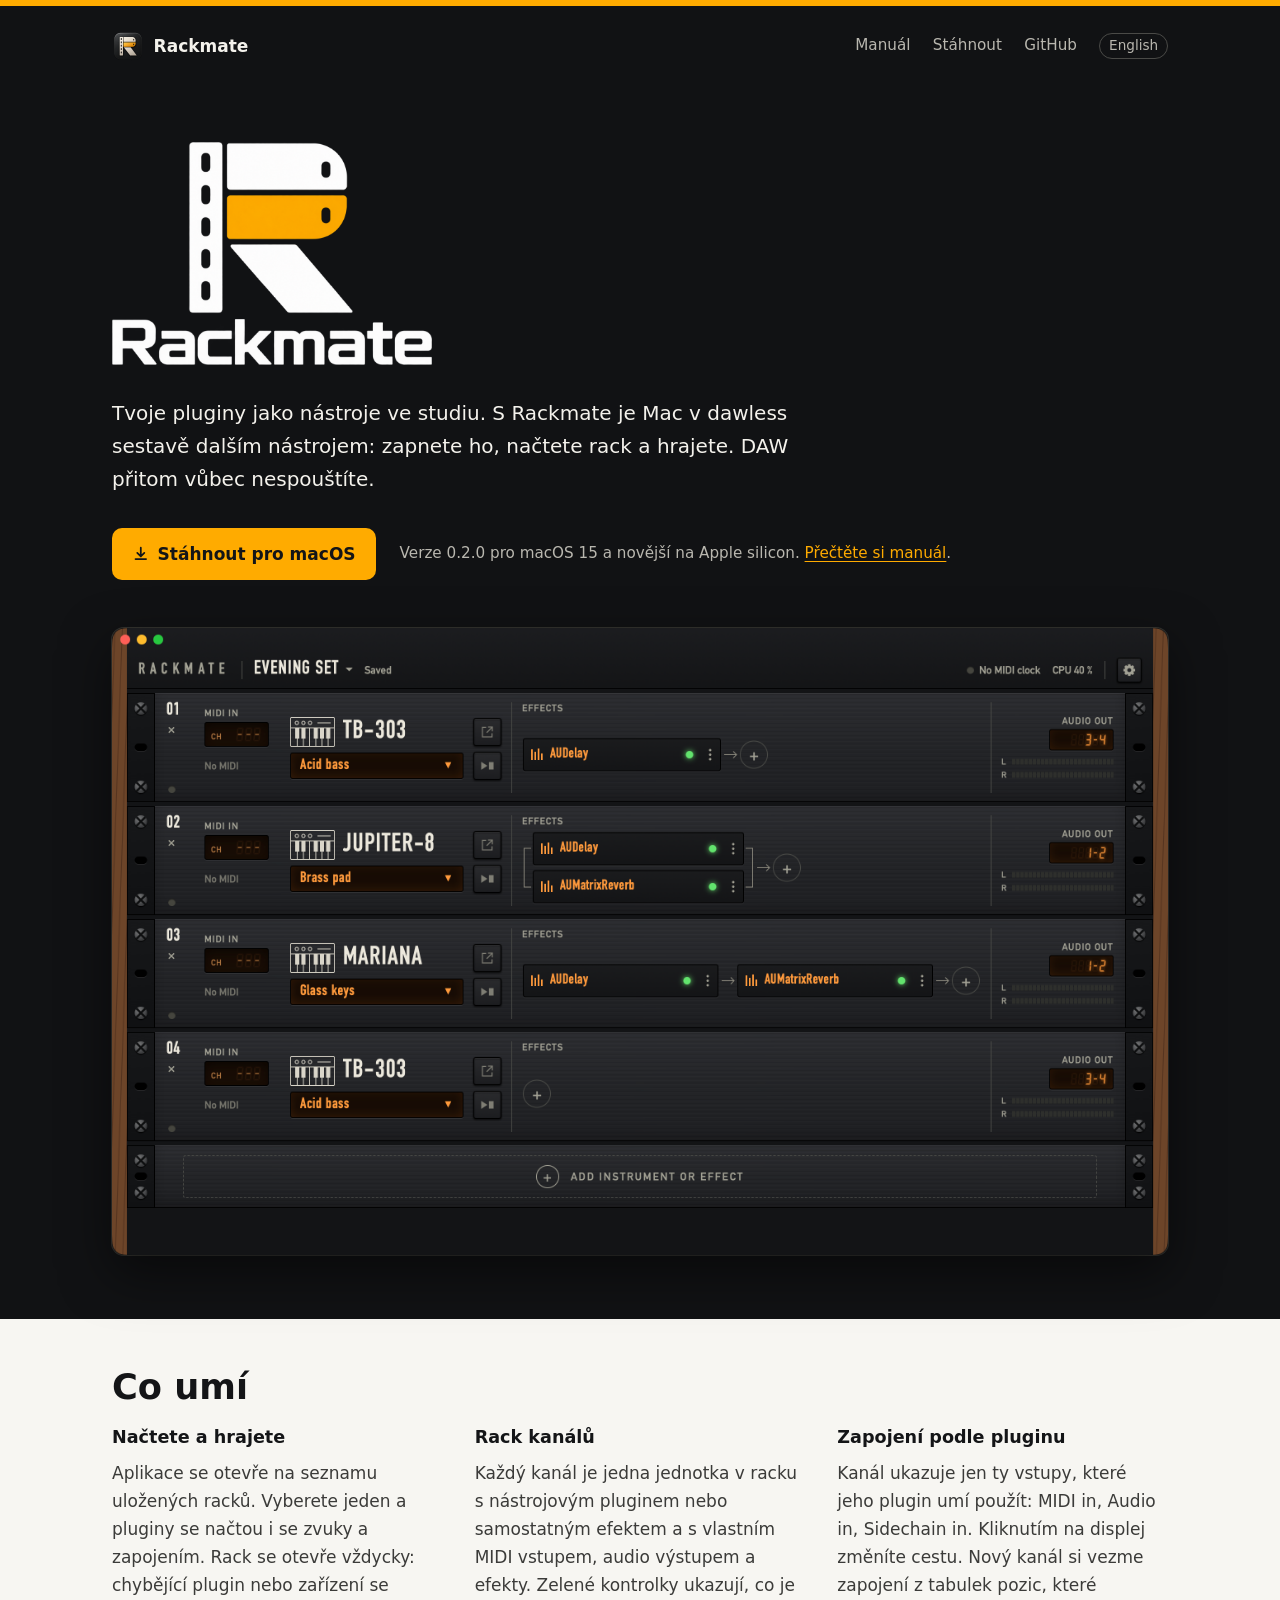
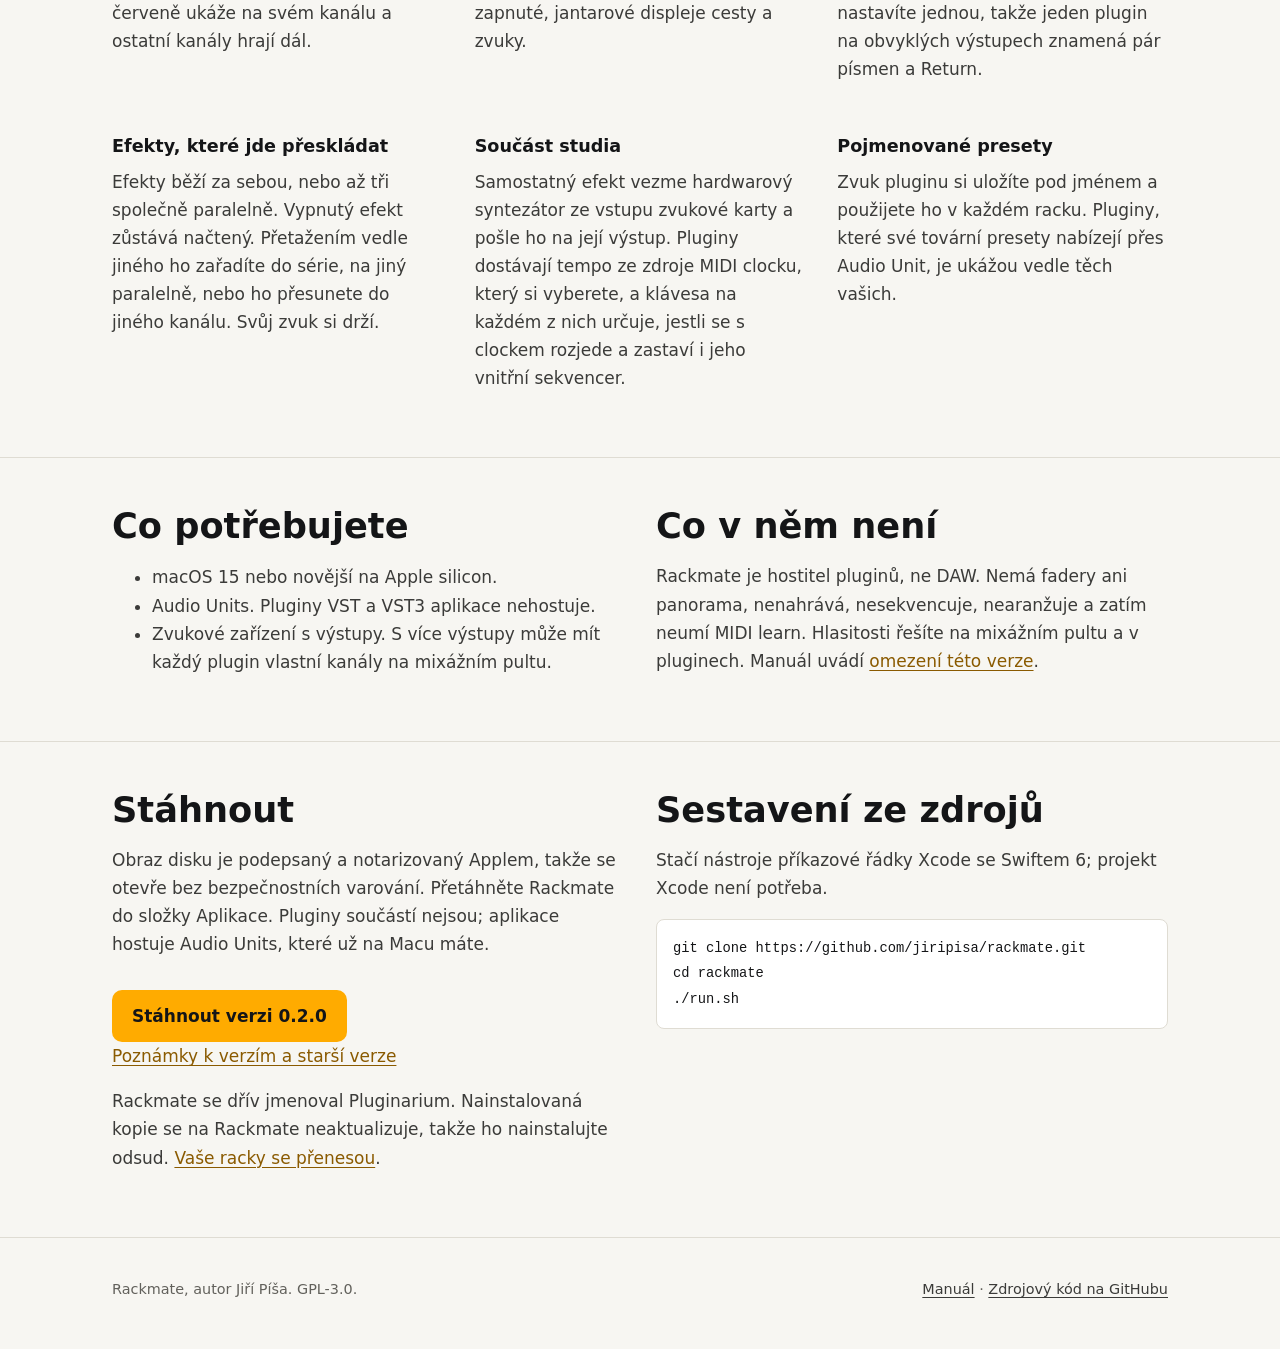
==== docs/cs/index.html @ 797b1157 "docs: add the Rackmate website and manual New brand, palette, home page and manual in English and Cz" ====
<!doctype html>
<html lang="cs">
<head>
<meta charset="utf-8">
<meta name="viewport" content="width=device-width, initial-scale=1">
<title>Rackmate pro macOS</title>
<meta name="description" content="Tvoje pluginy jako nástroje ve studiu. Rackmate hostuje Audio Units na Macu v dawless studiu, bez spouštění DAW.">
<meta property="og:title" content="Rackmate">
<meta property="og:description" content="Tvoje pluginy jako nástroje ve studiu.">
<meta property="og:image" content="https://jiripisa.github.io/rackmate/assets/rackmate-window.png">
<meta property="og:type" content="website">
<link rel="alternate" hreflang="en" href="https://jiripisa.github.io/rackmate/">
<link rel="alternate" hreflang="cs" href="https://jiripisa.github.io/rackmate/cs/">
<link rel="alternate" hreflang="x-default" href="https://jiripisa.github.io/rackmate/">
<link rel="icon" href="../assets/icon.png">
<link rel="stylesheet" href="../assets/site.css">
</head>
<body>

<div class="band" id="top">
  <header class="wrap masthead">
    <a class="brand" href="#top"><img src="../assets/icon.png" alt="" width="32" height="32">Rackmate</a>
    <nav aria-label="Stránka">
      <a href="manual.html">Manuál</a>
      <a href="#get">Stáhnout</a>
      <a href="https://github.com/jiripisa/rackmate">GitHub</a>
      <a class="lang" href="../" hreflang="en" lang="en">English</a>
    </nav>
  </header>
</div>

<main>
  <div class="band">
    <div class="wrap hero">
      <h1><img src="../assets/logo-light.png" alt="Rackmate" width="900" height="627"></h1>
      <p class="lede">Tvoje pluginy jako nástroje ve studiu. S Rackmate je Mac v dawless
      sestavě dalším nástrojem: zapnete ho, načtete rack a hrajete. DAW přitom vůbec
      nespouštíte.</p>
      <div class="actions">
        <a class="button" href="https://github.com/jiripisa/rackmate/releases/download/v0.2.0/Rackmate-0.2.0.dmg">
          <svg viewBox="0 0 20 20" fill="none" stroke="currentColor" stroke-width="2" aria-hidden="true"><path d="M10 3v10m0 0-4-4m4 4 4-4M4 16h12" stroke-linecap="round" stroke-linejoin="round"/></svg>
          Stáhnout pro macOS
        </a>
        <span class="meta">Verze 0.2.0 pro macOS 15 a novější na Apple silicon. <a href="manual.html">Přečtěte si manuál</a>.</span>
      </div>
      <figure class="shot">
        <img src="../assets/rackmate-window.png" alt="Rack v aplikaci Rackmate se čtyřmi nástrojovými kanály jako rackovými jednotkami, jejich efekty a audio výstupy" width="1400">
      </figure>
    </div>
  </div>

  <section id="features">
    <div class="wrap">
      <h2>Co umí</h2>
      <div class="grid">
        <div>
          <h3>Načtete a hrajete</h3>
          <p>Aplikace se otevře na seznamu uložených racků. Vyberete jeden a pluginy se
          načtou i se zvuky a zapojením. Rack se otevře vždycky: chybějící plugin nebo
          zařízení se červeně ukáže na svém kanálu a ostatní kanály hrají dál.</p>
        </div>
        <div>
          <h3>Rack kanálů</h3>
          <p>Každý kanál je jedna jednotka v racku s nástrojovým pluginem nebo samostatným
          efektem a s vlastním MIDI vstupem, audio výstupem a efekty. Zelené kontrolky ukazují,
          co je zapnuté, jantarové displeje cesty a zvuky.</p>
        </div>
        <div>
          <h3>Zapojení podle pluginu</h3>
          <p>Kanál ukazuje jen ty vstupy, které jeho plugin umí použít: MIDI in, Audio in,
          Sidechain in. Kliknutím na displej změníte cestu. Nový kanál si vezme zapojení z tabulek
          pozic, které nastavíte jednou, takže jeden plugin na obvyklých výstupech znamená pár
          písmen a Return.</p>
        </div>
        <div>
          <h3>Efekty, které jde přeskládat</h3>
          <p>Efekty běží za sebou, nebo až tři společně paralelně. Vypnutý efekt zůstává
          načtený. Přetažením vedle jiného ho zařadíte do série, na jiný paralelně, nebo ho
          přesunete do jiného kanálu. Svůj zvuk si drží.</p>
        </div>
        <div>
          <h3>Součást studia</h3>
          <p>Samostatný efekt vezme hardwarový syntezátor ze vstupu zvukové karty a pošle ho na
          její výstup. Pluginy dostávají tempo ze zdroje MIDI clocku, který si vyberete, a klávesa
          na každém z nich určuje, jestli se s clockem rozjede a zastaví i jeho vnitřní
          sekvencer.</p>
        </div>
        <div>
          <h3>Pojmenované presety</h3>
          <p>Zvuk pluginu si uložíte pod jménem a použijete ho v každém racku. Pluginy,
          které své tovární presety nabízejí přes Audio Unit, je ukážou vedle těch vašich.</p>
        </div>
      </div>
    </div>
  </section>

  <section id="needs">
    <div class="wrap grid">
      <div>
        <h2>Co potřebujete</h2>
        <ul>
          <li>macOS 15 nebo novější na Apple silicon.</li>
          <li>Audio Units. Pluginy VST a VST3 aplikace nehostuje.</li>
          <li>Zvukové zařízení s výstupy. S více výstupy může mít každý plugin vlastní kanály
          na mixážním pultu.</li>
        </ul>
      </div>
      <div>
        <h2>Co v něm není</h2>
        <p>Rackmate je hostitel pluginů, ne DAW. Nemá fadery ani panorama, nenahrává,
        nesekvencuje, nearanžuje a zatím neumí MIDI learn. Hlasitosti řešíte na mixážním pultu
        a v pluginech. Manuál uvádí <a href="manual.html#limits">omezení této verze</a>.</p>
      </div>
    </div>
  </section>

  <section id="get">
    <div class="wrap grid">
      <div>
        <h2>Stáhnout</h2>
        <p>Obraz disku je podepsaný a notarizovaný Applem, takže se otevře bez
        bezpečnostních varování. Přetáhněte Rackmate do složky Aplikace. Pluginy součástí
        nejsou; aplikace hostuje Audio Units, které už na Macu máte.</p>
        <div class="actions">
          <a class="button" href="https://github.com/jiripisa/rackmate/releases/download/v0.2.0/Rackmate-0.2.0.dmg">Stáhnout verzi 0.2.0</a>
        </div>
        <p><a href="https://github.com/jiripisa/rackmate/releases">Poznámky k verzím a starší verze</a></p>
        <p>Rackmate se dřív jmenoval Pluginarium. Nainstalovaná kopie se na Rackmate neaktualizuje,
        takže ho nainstalujte odsud. <a href="manual.html#files">Vaše racky se přenesou</a>.</p>
      </div>
      <div>
        <h2>Sestavení ze zdrojů</h2>
        <p>Stačí nástroje příkazové řádky Xcode se Swiftem 6; projekt Xcode není potřeba.</p>
<pre><code>git clone https://github.com/jiripisa/rackmate.git
cd rackmate
./run.sh</code></pre>
      </div>
    </div>
  </section>
</main>

<footer>
  <div class="wrap">
    <span>Rackmate, autor Jiří Píša. GPL-3.0.</span>
    <span><a href="manual.html">Manuál</a> · <a href="https://github.com/jiripisa/rackmate">Zdrojový kód na GitHubu</a></span>
  </div>
</footer>

</body>
</html>
---- docs/assets/site.css ----
/* Shared by index.html and manual.html. Colours are tokens, taken from the
   logo: amber and black on a light page for long reading. */
:root {
  --bg: #f7f6f2;
  --panel: #ffffff;
  --line: #dfdcd3;
  --ink: #141517;
  --ink2: #3b3b39;
  --ink3: #62615c;
  /* The logo's amber is too light for text on the page. */
  --accent: #8a5a00;
  --amber: #ffab00;
  --amber-ink: #141517;
  --black: #111214;
  --on-black: #f4f2ec;
  --on-black2: #b9b7af;
  --measure: 44rem;
  --gutter: clamp(1rem, 4vw, 3rem);
  color-scheme: light;
}
* { box-sizing: border-box; }
html { -webkit-text-size-adjust: 100%; scroll-padding-top: 1.5rem; }
body {
  margin: 0;
  background: var(--bg);
  border-top: 6px solid var(--amber);
  color: var(--ink2);
  font: 1.0625rem/1.65 system-ui, -apple-system, "Segoe UI", sans-serif;
}
a { color: var(--accent); text-underline-offset: .2em; }
a:focus-visible, button:focus-visible { outline: 2px solid var(--accent); outline-offset: 3px; border-radius: 4px; }
code, kbd, pre { font-family: ui-monospace, "SF Mono", Menlo, monospace; font-size: .9em; }
code { color: var(--ink); }
b, strong { color: var(--ink); font-weight: 600; }
img { max-width: 100%; height: auto; }
.wrap { max-width: 72rem; margin: 0 auto; padding: 0 var(--gutter); }

.masthead { display: flex; align-items: center; justify-content: space-between; gap: 1rem; padding-block: 1.5rem; }
.brand { display: flex; align-items: center; gap: .6rem; color: var(--ink); text-decoration: none; font-weight: 650; }
.brand img { width: 2rem; height: 2rem; }
.brand img.logo { width: auto; height: 4.5rem; }
.masthead nav { display: flex; flex-wrap: wrap; justify-content: flex-end; gap: .4rem 1.4rem; }
.masthead nav a { color: var(--ink2); text-decoration: none; font-size: .95rem; }
.masthead nav a:hover, .masthead nav a[aria-current] { color: var(--ink); }
.masthead nav a.lang { padding: 0 .55rem; border: 1px solid var(--line); border-radius: 999px; font-size: .85rem; }

/* The dark top of the home page, where the white and amber logo goes. */
.band { background: var(--black); color: var(--on-black2); }
.band a { color: var(--amber); }
.band a:focus-visible { outline-color: var(--amber); }
.band .brand { color: var(--on-black); }
.band .masthead nav a { color: var(--on-black2); }
.band .masthead nav a:hover { color: var(--on-black); }
.band .masthead nav a.lang { border-color: #4a4a47; }

.hero { padding-block: clamp(1.5rem, 5vw, 3.5rem) 4rem; }
.hero h1 { margin: 0; line-height: 0; }
.hero h1 img { width: clamp(11rem, 28vw, 20rem); }
.lede { max-width: var(--measure); margin: 2rem 0 0; color: var(--on-black); font-size: 1.25rem; }
.actions { display: flex; flex-wrap: wrap; align-items: center; gap: 1rem 1.5rem; margin-top: 2rem; }
.button, .band a.button {
  display: inline-flex; align-items: center; gap: .5rem; padding: .75rem 1.25rem; border-radius: 10px;
  background: var(--amber); color: var(--amber-ink); font-weight: 650; text-decoration: none;
}
.button svg { width: 1.1rem; height: 1.1rem; }
.meta { font-size: .95rem; }
.shot { margin: 3rem 0 0; }
.shot img { display: block; border-radius: 12px; box-shadow: 0 18px 50px rgba(0,0,0,.5), 0 0 0 1px #33332f; }

section { padding-block: 3rem; border-top: 1px solid var(--line); }
main > section:first-of-type { border-top: 0; }
section h2 { margin: 0 0 1rem; color: var(--ink); font-size: clamp(1.6rem, 3.5vw, 2.2rem); line-height: 1.15; }
section p, section li { max-width: var(--measure); }
.grid { display: grid; grid-template-columns: repeat(auto-fit, minmax(16rem, 1fr)); gap: 2rem; }
.grid p { margin-top: 0; }
.grid h3 { margin: 0 0 .4rem; color: var(--ink); font-size: 1.1rem; }
pre { overflow-x: auto; padding: 1rem; border-radius: 8px; background: var(--panel); border: 1px solid var(--line); color: var(--ink); }

footer { padding-block: 2.5rem 3rem; color: var(--ink3); font-size: .9rem; border-top: 1px solid var(--line); }
footer .wrap { display: flex; flex-wrap: wrap; justify-content: space-between; gap: 1rem; }
footer a { color: var(--ink2); }

@media (max-width: 640px) {
  .masthead nav a:not(.lang):not(:first-child) { display: none; }
}
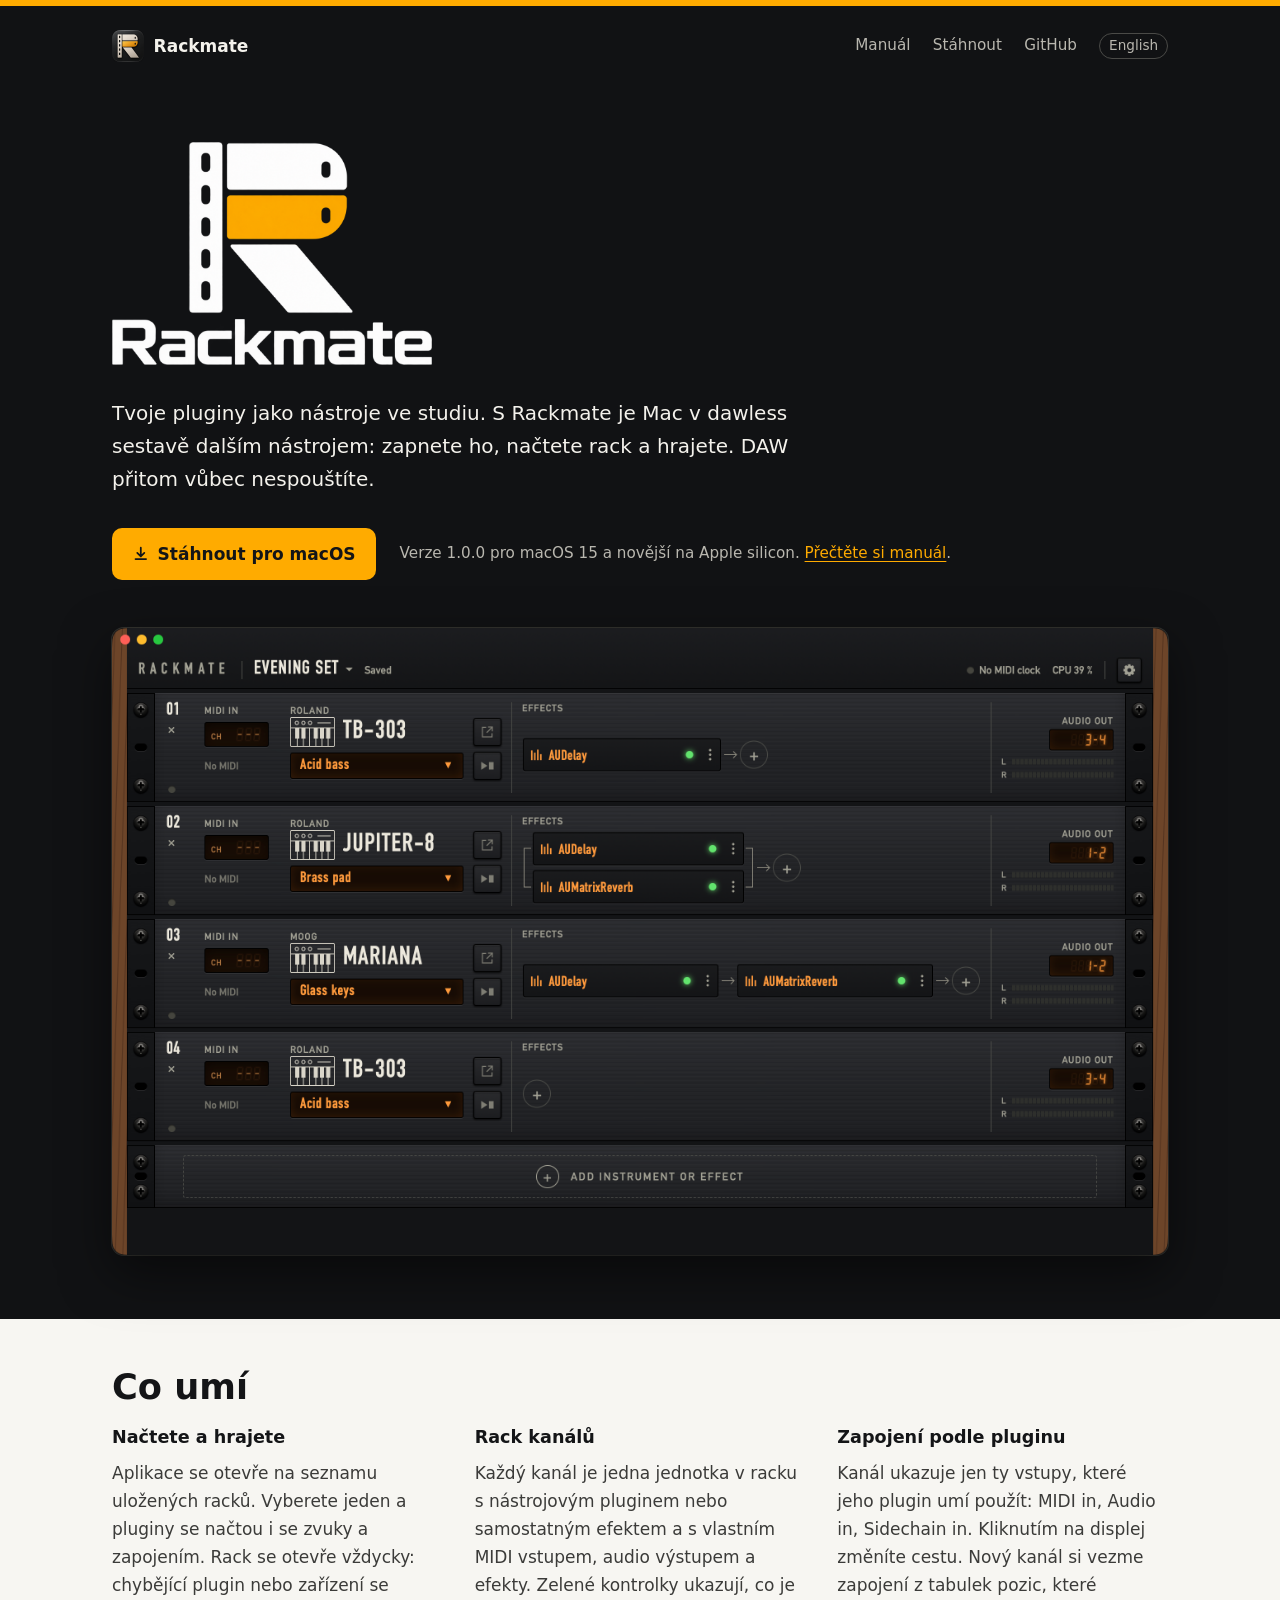
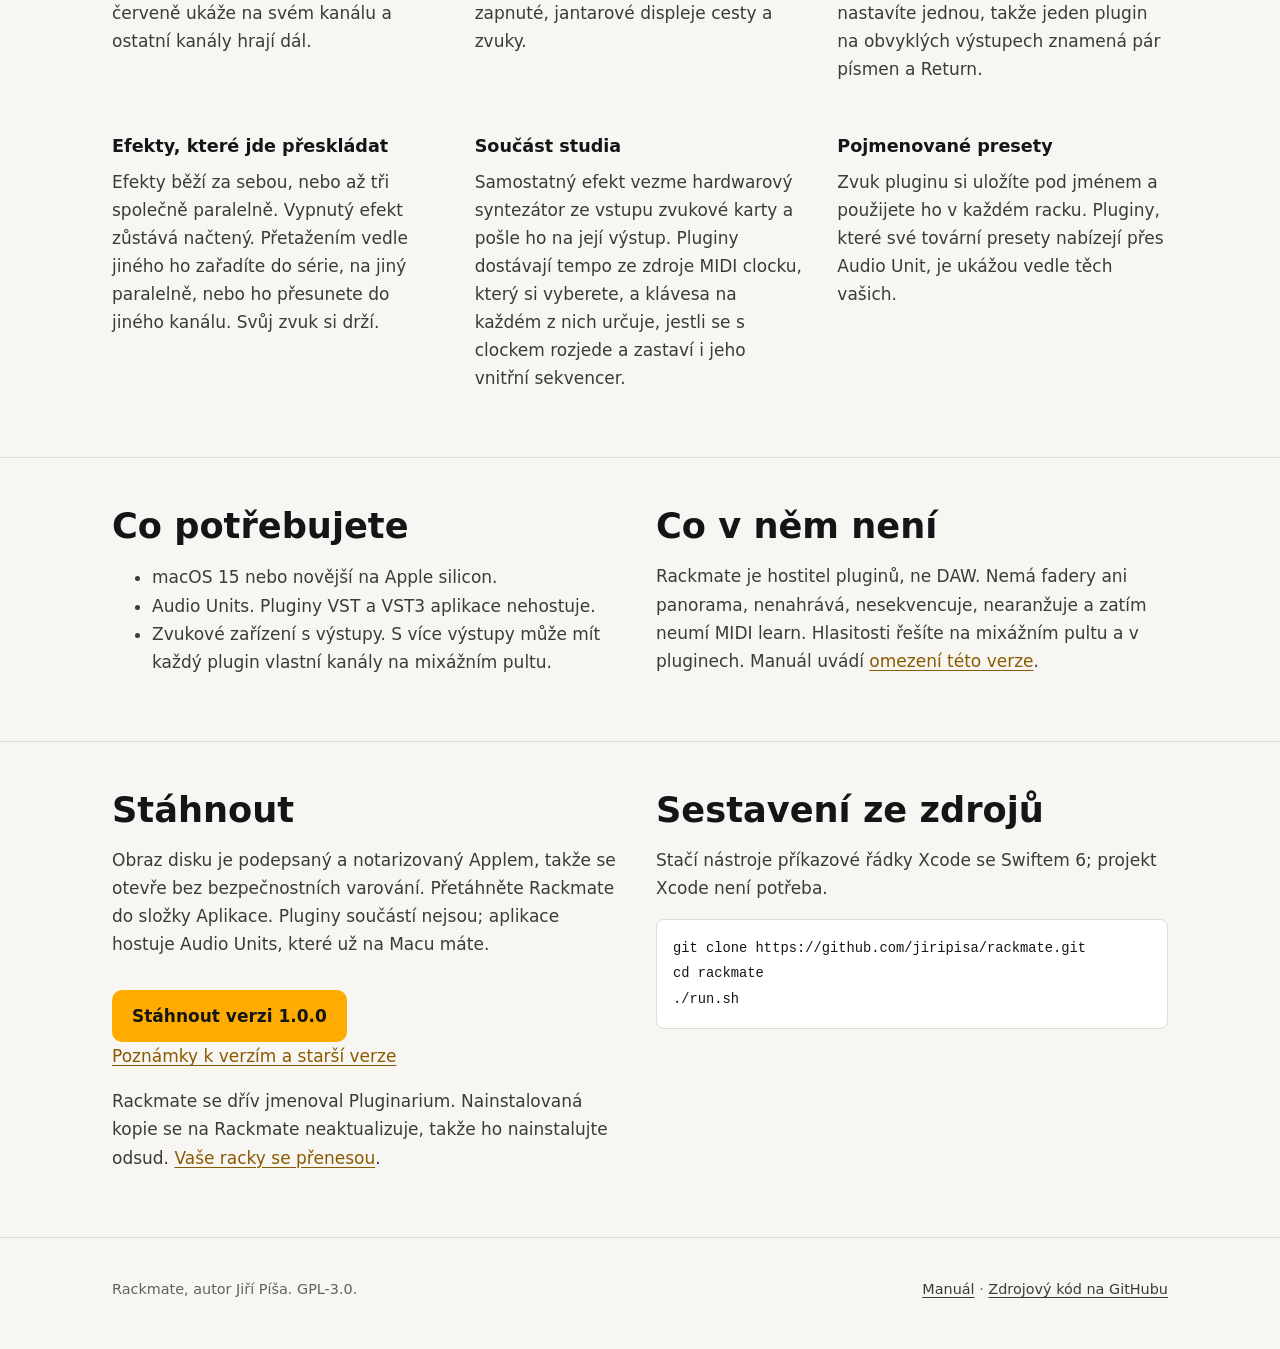
==== commit 334d83b8: "chore: merge release branch — v1.0.0 release" ====
--- a/docs/cs/index.html
+++ b/docs/cs/index.html
@@ -37,11 +37,11 @@
       sestavě dalším nástrojem: zapnete ho, načtete rack a hrajete. DAW přitom vůbec
       nespouštíte.</p>
       <div class="actions">
-        <a class="button" href="https://github.com/jiripisa/rackmate/releases/download/v0.2.0/Rackmate-0.2.0.dmg">
+        <a class="button" href="https://github.com/jiripisa/rackmate/releases/download/v1.0.0/Rackmate-1.0.0.dmg">
           <svg viewBox="0 0 20 20" fill="none" stroke="currentColor" stroke-width="2" aria-hidden="true"><path d="M10 3v10m0 0-4-4m4 4 4-4M4 16h12" stroke-linecap="round" stroke-linejoin="round"/></svg>
           Stáhnout pro macOS
         </a>
-        <span class="meta">Verze 0.2.0 pro macOS 15 a novější na Apple silicon. <a href="manual.html">Přečtěte si manuál</a>.</span>
+        <span class="meta">Verze 1.0.0 pro macOS 15 a novější na Apple silicon. <a href="manual.html">Přečtěte si manuál</a>.</span>
       </div>
       <figure class="shot">
         <img src="../assets/rackmate-window.png" alt="Rack v aplikaci Rackmate se čtyřmi nástrojovými kanály jako rackovými jednotkami, jejich efekty a audio výstupy" width="1400">
@@ -122,7 +122,7 @@
         bezpečnostních varování. Přetáhněte Rackmate do složky Aplikace. Pluginy součástí
         nejsou; aplikace hostuje Audio Units, které už na Macu máte.</p>
         <div class="actions">
-          <a class="button" href="https://github.com/jiripisa/rackmate/releases/download/v0.2.0/Rackmate-0.2.0.dmg">Stáhnout verzi 0.2.0</a>
+          <a class="button" href="https://github.com/jiripisa/rackmate/releases/download/v1.0.0/Rackmate-1.0.0.dmg">Stáhnout verzi 1.0.0</a>
         </div>
         <p><a href="https://github.com/jiripisa/rackmate/releases">Poznámky k verzím a starší verze</a></p>
         <p>Rackmate se dřív jmenoval Pluginarium. Nainstalovaná kopie se na Rackmate neaktualizuje,
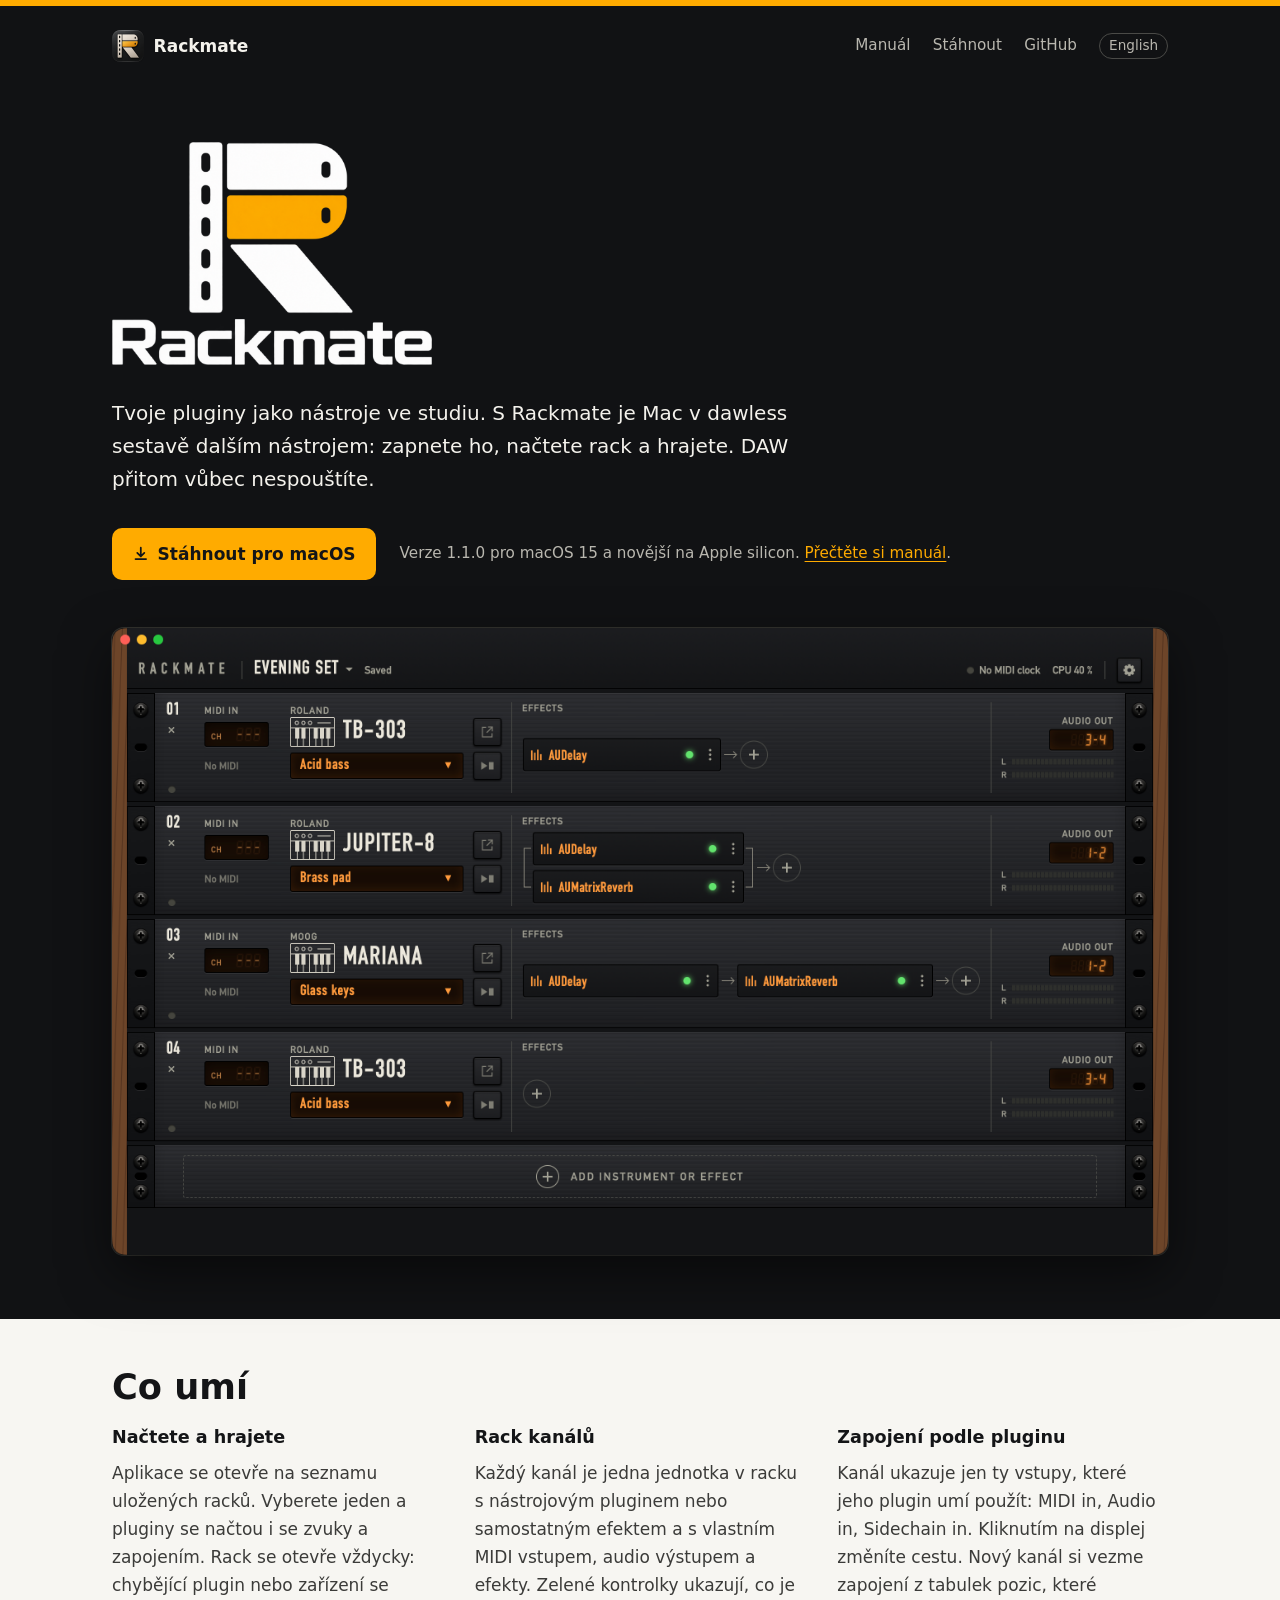
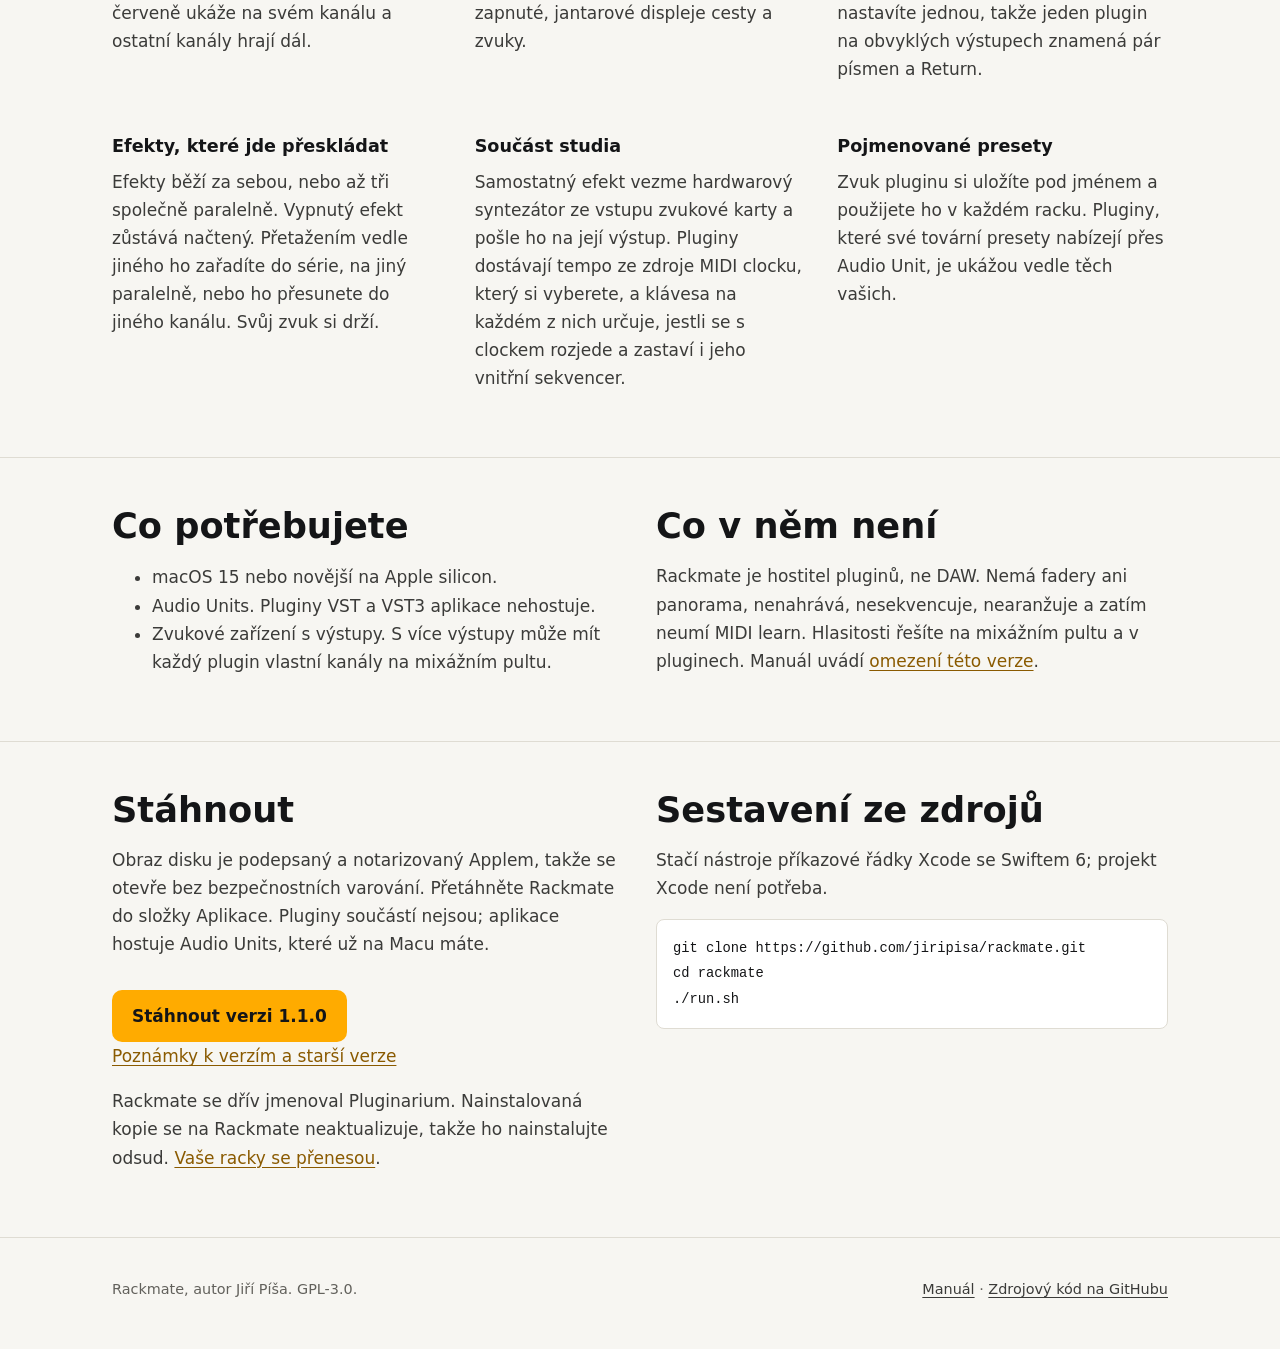
==== commit b0f6f9ad: "chore: merge release branch — v1.1.0 release" ====
--- a/docs/cs/index.html
+++ b/docs/cs/index.html
@@ -37,11 +37,11 @@
       sestavě dalším nástrojem: zapnete ho, načtete rack a hrajete. DAW přitom vůbec
       nespouštíte.</p>
       <div class="actions">
-        <a class="button" href="https://github.com/jiripisa/rackmate/releases/download/v1.0.0/Rackmate-1.0.0.dmg">
+        <a class="button" href="https://github.com/jiripisa/rackmate/releases/download/v1.1.0/Rackmate-1.1.0.dmg">
           <svg viewBox="0 0 20 20" fill="none" stroke="currentColor" stroke-width="2" aria-hidden="true"><path d="M10 3v10m0 0-4-4m4 4 4-4M4 16h12" stroke-linecap="round" stroke-linejoin="round"/></svg>
           Stáhnout pro macOS
         </a>
-        <span class="meta">Verze 1.0.0 pro macOS 15 a novější na Apple silicon. <a href="manual.html">Přečtěte si manuál</a>.</span>
+        <span class="meta">Verze 1.1.0 pro macOS 15 a novější na Apple silicon. <a href="manual.html">Přečtěte si manuál</a>.</span>
       </div>
       <figure class="shot">
         <img src="../assets/rackmate-window.png" alt="Rack v aplikaci Rackmate se čtyřmi nástrojovými kanály jako rackovými jednotkami, jejich efekty a audio výstupy" width="1400">
@@ -122,7 +122,7 @@
         bezpečnostních varování. Přetáhněte Rackmate do složky Aplikace. Pluginy součástí
         nejsou; aplikace hostuje Audio Units, které už na Macu máte.</p>
         <div class="actions">
-          <a class="button" href="https://github.com/jiripisa/rackmate/releases/download/v1.0.0/Rackmate-1.0.0.dmg">Stáhnout verzi 1.0.0</a>
+          <a class="button" href="https://github.com/jiripisa/rackmate/releases/download/v1.1.0/Rackmate-1.1.0.dmg">Stáhnout verzi 1.1.0</a>
         </div>
         <p><a href="https://github.com/jiripisa/rackmate/releases">Poznámky k verzím a starší verze</a></p>
         <p>Rackmate se dřív jmenoval Pluginarium. Nainstalovaná kopie se na Rackmate neaktualizuje,
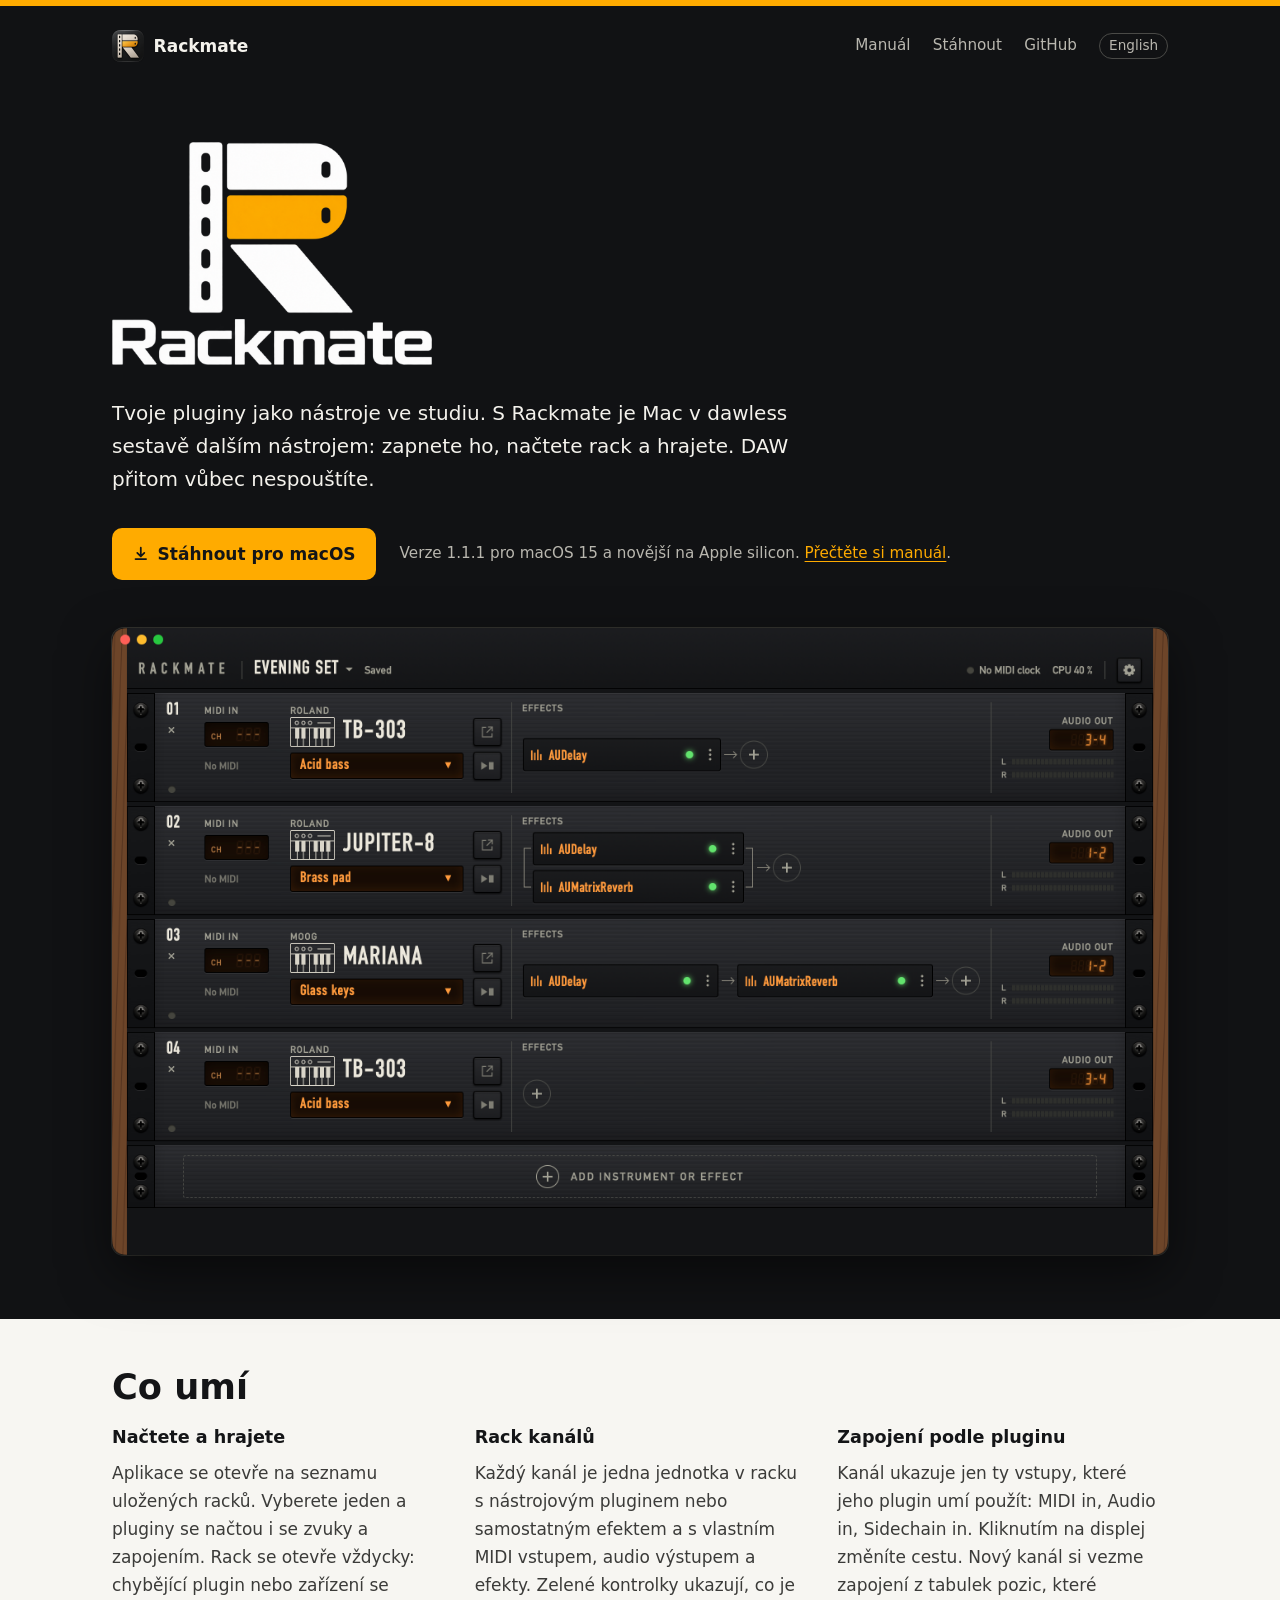
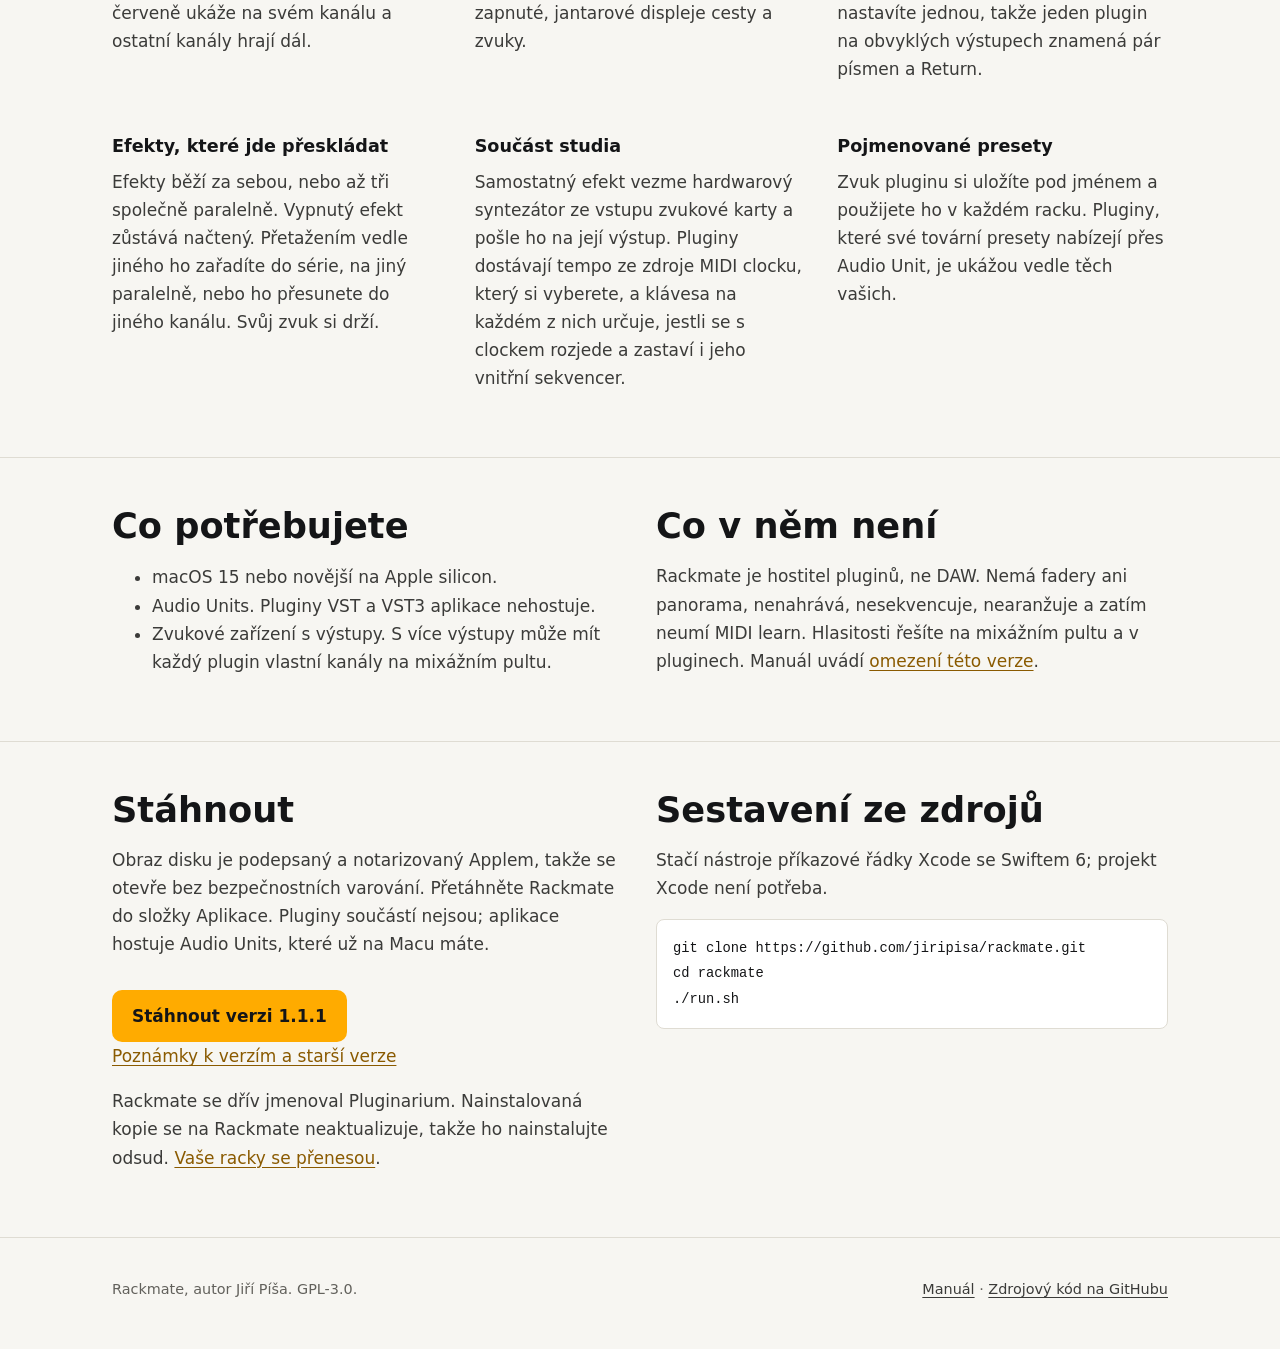
==== commit ba9adfd3: "chore: merge release branch — v1.1.1 release" ====
--- a/docs/cs/index.html
+++ b/docs/cs/index.html
@@ -37,11 +37,11 @@
       sestavě dalším nástrojem: zapnete ho, načtete rack a hrajete. DAW přitom vůbec
       nespouštíte.</p>
       <div class="actions">
-        <a class="button" href="https://github.com/jiripisa/rackmate/releases/download/v1.1.0/Rackmate-1.1.0.dmg">
+        <a class="button" href="https://github.com/jiripisa/rackmate/releases/download/v1.1.1/Rackmate-1.1.1.dmg">
           <svg viewBox="0 0 20 20" fill="none" stroke="currentColor" stroke-width="2" aria-hidden="true"><path d="M10 3v10m0 0-4-4m4 4 4-4M4 16h12" stroke-linecap="round" stroke-linejoin="round"/></svg>
           Stáhnout pro macOS
         </a>
-        <span class="meta">Verze 1.1.0 pro macOS 15 a novější na Apple silicon. <a href="manual.html">Přečtěte si manuál</a>.</span>
+        <span class="meta">Verze 1.1.1 pro macOS 15 a novější na Apple silicon. <a href="manual.html">Přečtěte si manuál</a>.</span>
       </div>
       <figure class="shot">
         <img src="../assets/rackmate-window.png" alt="Rack v aplikaci Rackmate se čtyřmi nástrojovými kanály jako rackovými jednotkami, jejich efekty a audio výstupy" width="1400">
@@ -122,7 +122,7 @@
         bezpečnostních varování. Přetáhněte Rackmate do složky Aplikace. Pluginy součástí
         nejsou; aplikace hostuje Audio Units, které už na Macu máte.</p>
         <div class="actions">
-          <a class="button" href="https://github.com/jiripisa/rackmate/releases/download/v1.1.0/Rackmate-1.1.0.dmg">Stáhnout verzi 1.1.0</a>
+          <a class="button" href="https://github.com/jiripisa/rackmate/releases/download/v1.1.1/Rackmate-1.1.1.dmg">Stáhnout verzi 1.1.1</a>
         </div>
         <p><a href="https://github.com/jiripisa/rackmate/releases">Poznámky k verzím a starší verze</a></p>
         <p>Rackmate se dřív jmenoval Pluginarium. Nainstalovaná kopie se na Rackmate neaktualizuje,
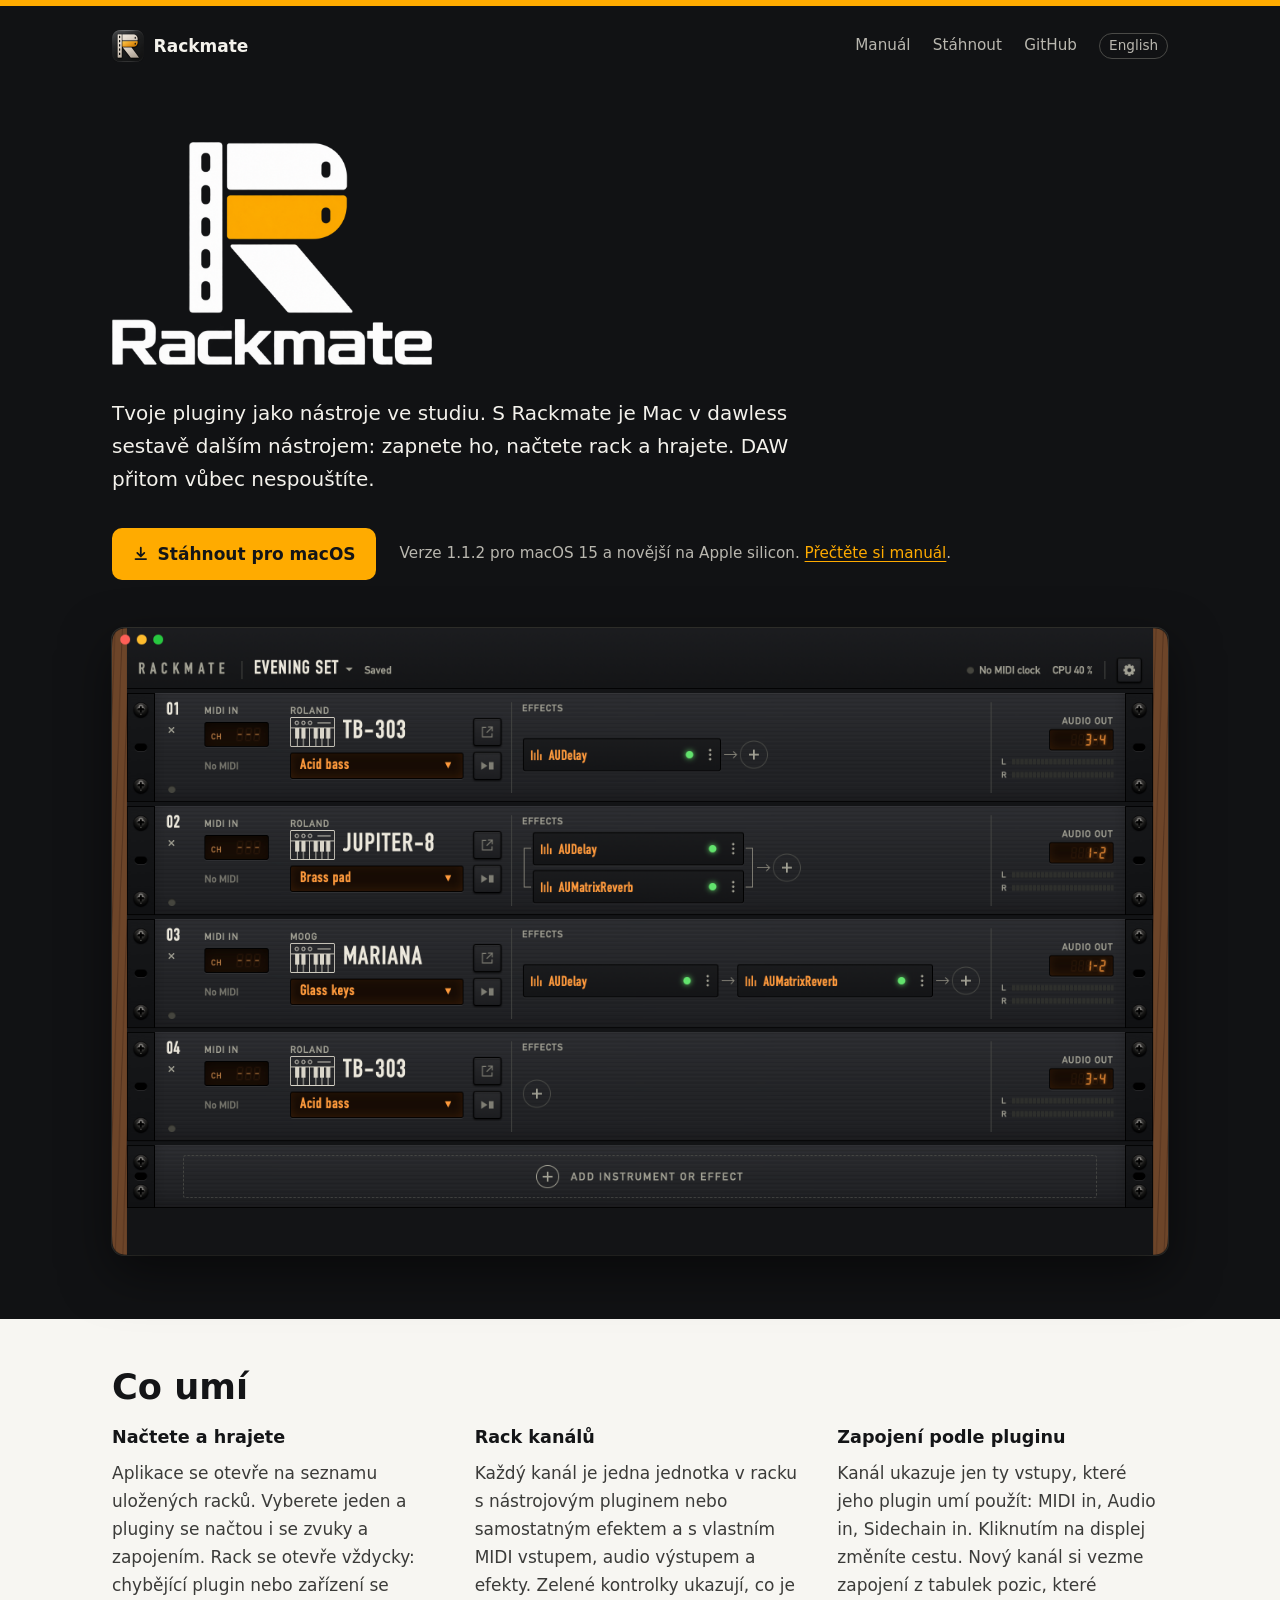
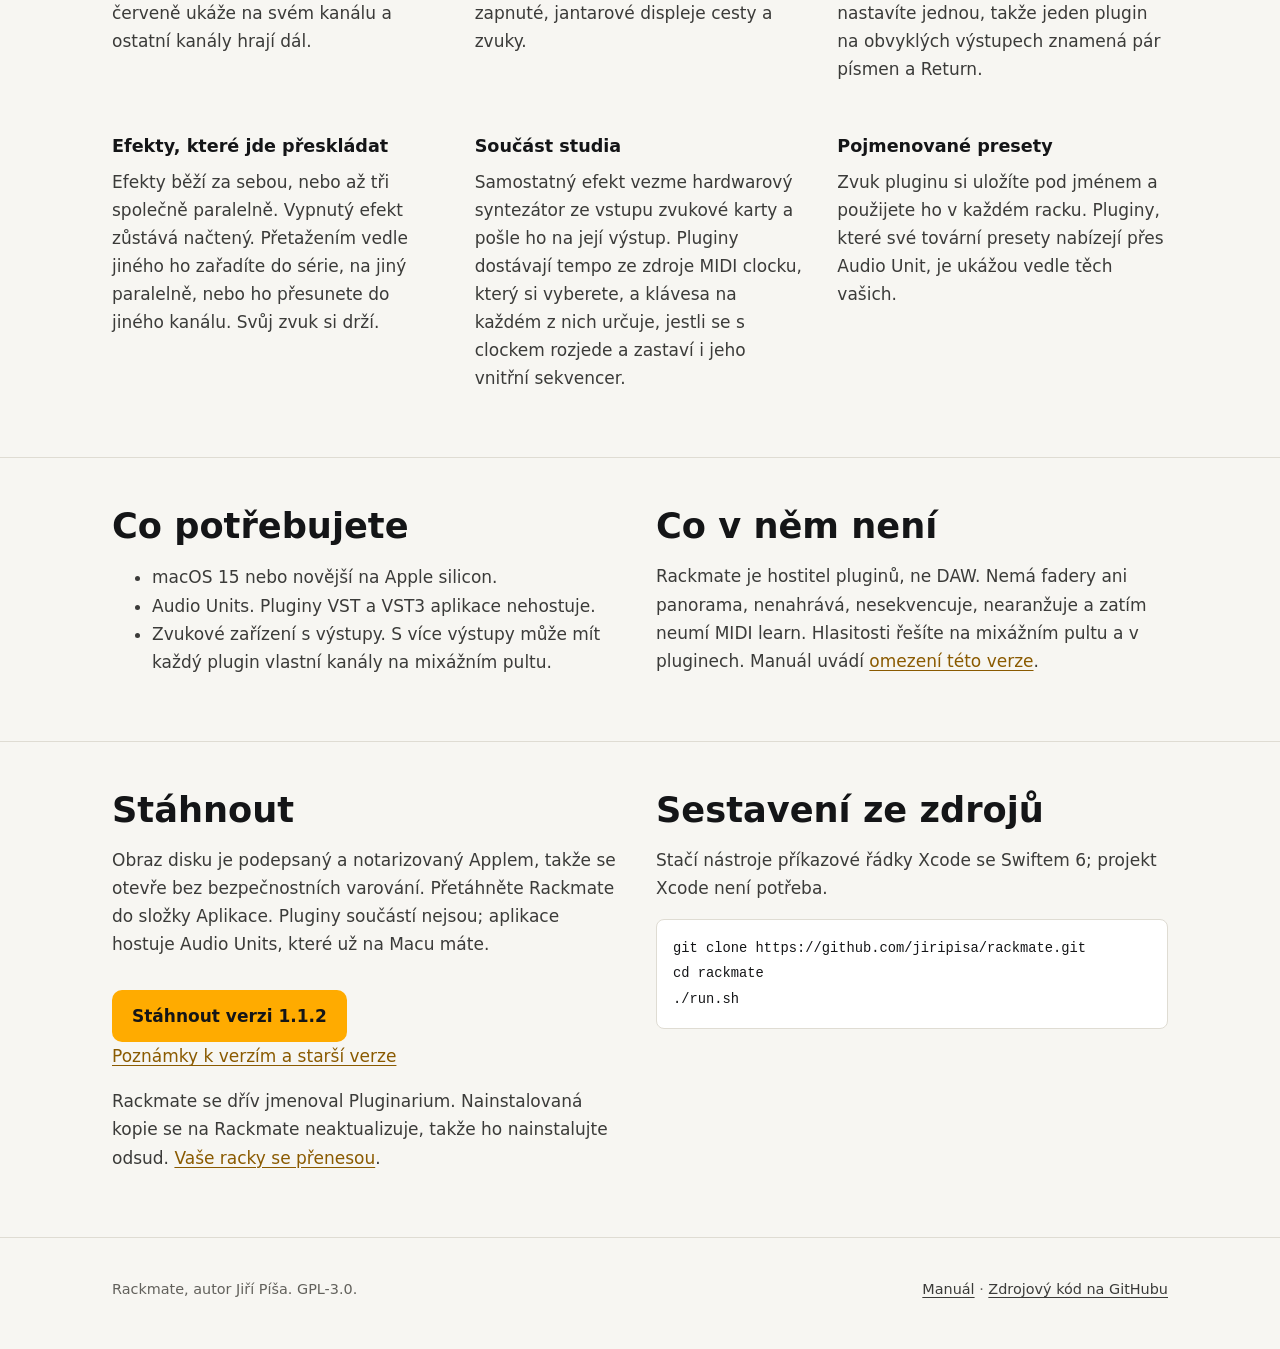
==== commit a2b9c459: "chore: merge release branch — v1.1.2 release" ====
--- a/docs/cs/index.html
+++ b/docs/cs/index.html
@@ -37,11 +37,11 @@
       sestavě dalším nástrojem: zapnete ho, načtete rack a hrajete. DAW přitom vůbec
       nespouštíte.</p>
       <div class="actions">
-        <a class="button" href="https://github.com/jiripisa/rackmate/releases/download/v1.1.1/Rackmate-1.1.1.dmg">
+        <a class="button" href="https://github.com/jiripisa/rackmate/releases/download/v1.1.2/Rackmate-1.1.2.dmg">
           <svg viewBox="0 0 20 20" fill="none" stroke="currentColor" stroke-width="2" aria-hidden="true"><path d="M10 3v10m0 0-4-4m4 4 4-4M4 16h12" stroke-linecap="round" stroke-linejoin="round"/></svg>
           Stáhnout pro macOS
         </a>
-        <span class="meta">Verze 1.1.1 pro macOS 15 a novější na Apple silicon. <a href="manual.html">Přečtěte si manuál</a>.</span>
+        <span class="meta">Verze 1.1.2 pro macOS 15 a novější na Apple silicon. <a href="manual.html">Přečtěte si manuál</a>.</span>
       </div>
       <figure class="shot">
         <img src="../assets/rackmate-window.png" alt="Rack v aplikaci Rackmate se čtyřmi nástrojovými kanály jako rackovými jednotkami, jejich efekty a audio výstupy" width="1400">
@@ -122,7 +122,7 @@
         bezpečnostních varování. Přetáhněte Rackmate do složky Aplikace. Pluginy součástí
         nejsou; aplikace hostuje Audio Units, které už na Macu máte.</p>
         <div class="actions">
-          <a class="button" href="https://github.com/jiripisa/rackmate/releases/download/v1.1.1/Rackmate-1.1.1.dmg">Stáhnout verzi 1.1.1</a>
+          <a class="button" href="https://github.com/jiripisa/rackmate/releases/download/v1.1.2/Rackmate-1.1.2.dmg">Stáhnout verzi 1.1.2</a>
         </div>
         <p><a href="https://github.com/jiripisa/rackmate/releases">Poznámky k verzím a starší verze</a></p>
         <p>Rackmate se dřív jmenoval Pluginarium. Nainstalovaná kopie se na Rackmate neaktualizuje,
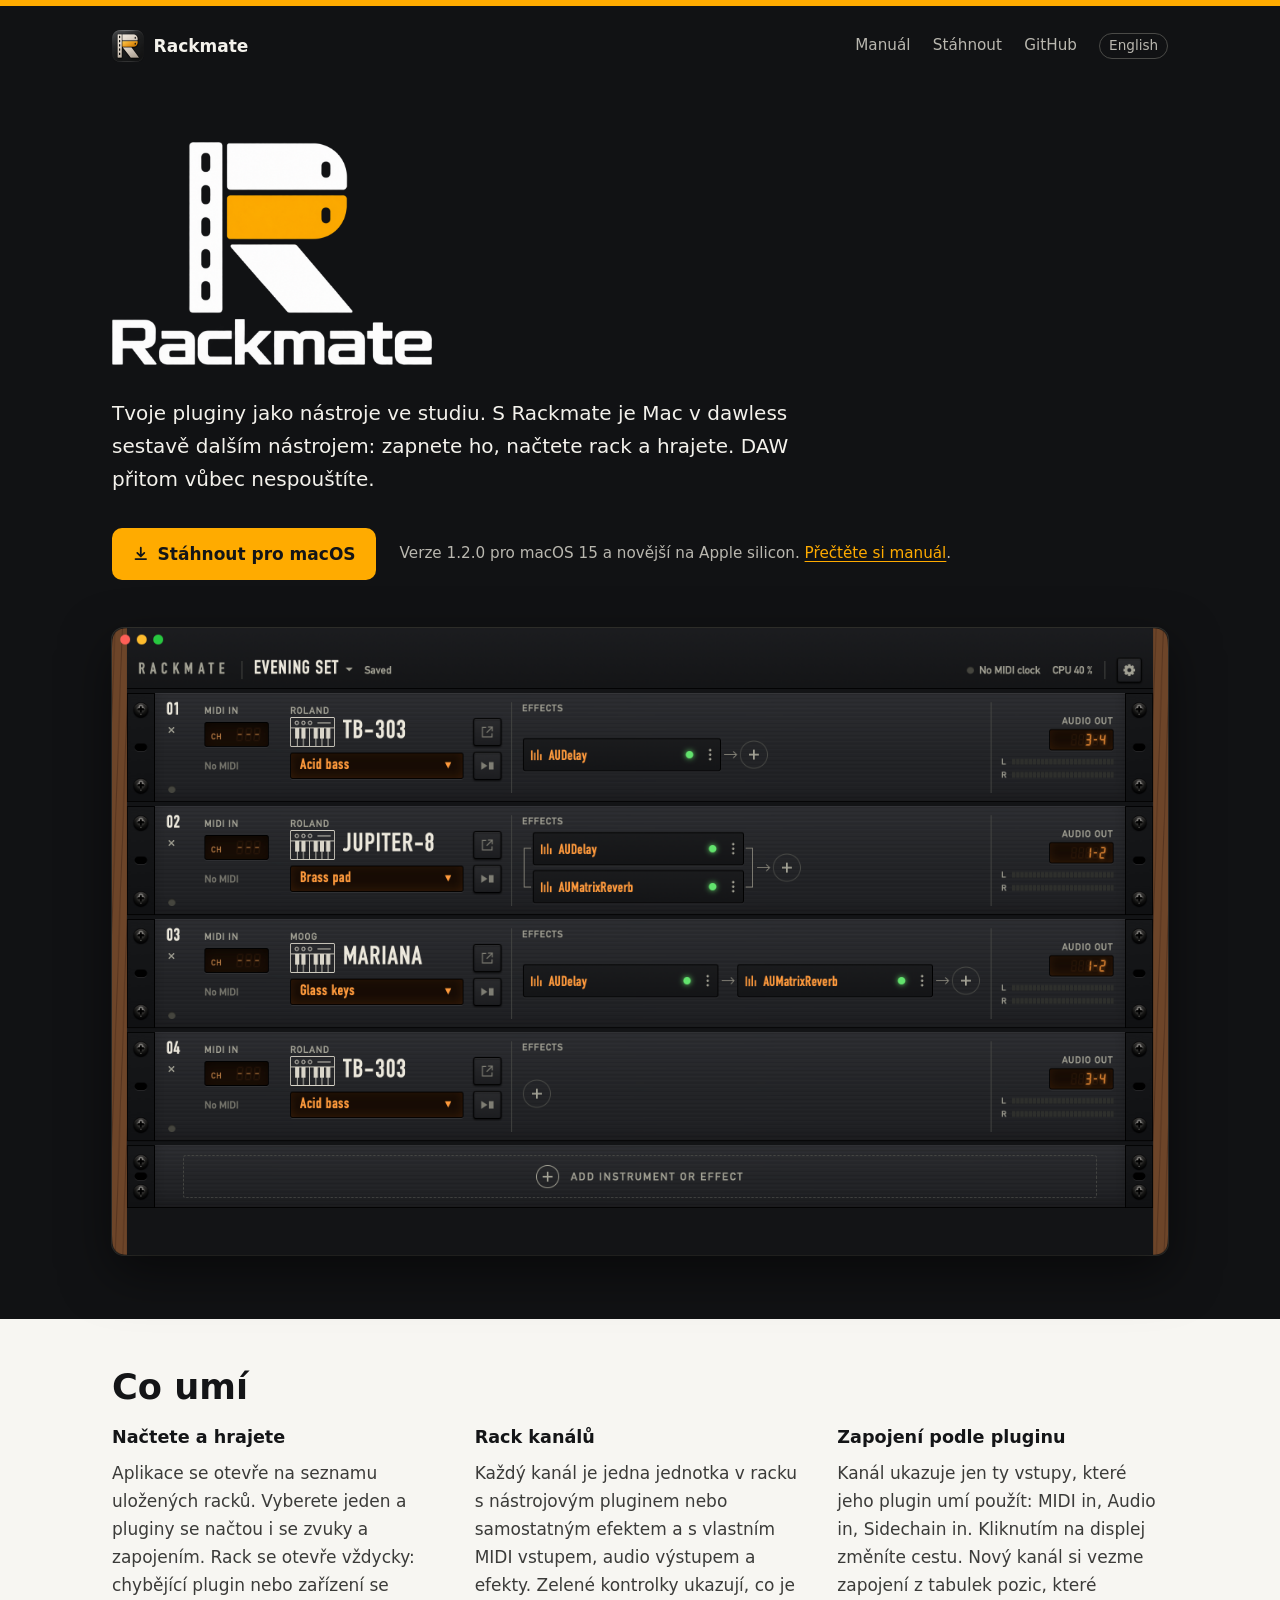
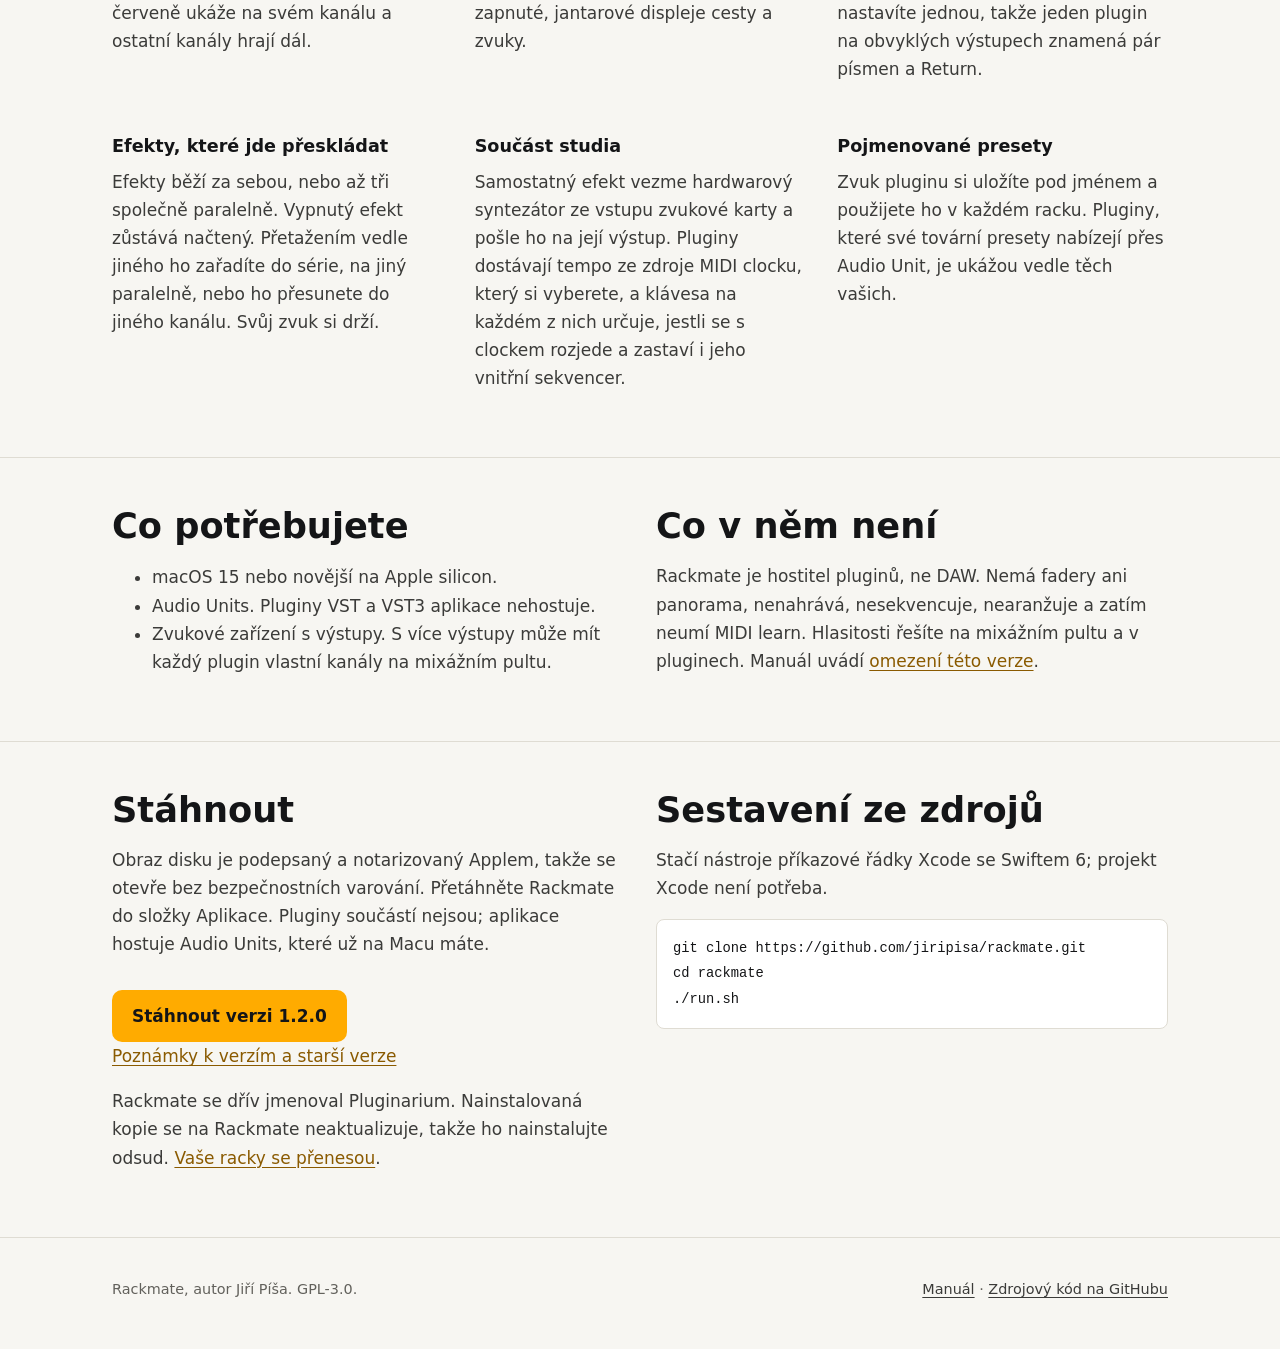
==== commit 6b7b1a0f: "chore: merge release branch — v1.2.0 release" ====
--- a/docs/cs/index.html
+++ b/docs/cs/index.html
@@ -37,11 +37,11 @@
       sestavě dalším nástrojem: zapnete ho, načtete rack a hrajete. DAW přitom vůbec
       nespouštíte.</p>
       <div class="actions">
-        <a class="button" href="https://github.com/jiripisa/rackmate/releases/download/v1.1.2/Rackmate-1.1.2.dmg">
+        <a class="button" href="https://github.com/jiripisa/rackmate/releases/download/v1.2.0/Rackmate-1.2.0.dmg">
           <svg viewBox="0 0 20 20" fill="none" stroke="currentColor" stroke-width="2" aria-hidden="true"><path d="M10 3v10m0 0-4-4m4 4 4-4M4 16h12" stroke-linecap="round" stroke-linejoin="round"/></svg>
           Stáhnout pro macOS
         </a>
-        <span class="meta">Verze 1.1.2 pro macOS 15 a novější na Apple silicon. <a href="manual.html">Přečtěte si manuál</a>.</span>
+        <span class="meta">Verze 1.2.0 pro macOS 15 a novější na Apple silicon. <a href="manual.html">Přečtěte si manuál</a>.</span>
       </div>
       <figure class="shot">
         <img src="../assets/rackmate-window.png" alt="Rack v aplikaci Rackmate se čtyřmi nástrojovými kanály jako rackovými jednotkami, jejich efekty a audio výstupy" width="1400">
@@ -122,7 +122,7 @@
         bezpečnostních varování. Přetáhněte Rackmate do složky Aplikace. Pluginy součástí
         nejsou; aplikace hostuje Audio Units, které už na Macu máte.</p>
         <div class="actions">
-          <a class="button" href="https://github.com/jiripisa/rackmate/releases/download/v1.1.2/Rackmate-1.1.2.dmg">Stáhnout verzi 1.1.2</a>
+          <a class="button" href="https://github.com/jiripisa/rackmate/releases/download/v1.2.0/Rackmate-1.2.0.dmg">Stáhnout verzi 1.2.0</a>
         </div>
         <p><a href="https://github.com/jiripisa/rackmate/releases">Poznámky k verzím a starší verze</a></p>
         <p>Rackmate se dřív jmenoval Pluginarium. Nainstalovaná kopie se na Rackmate neaktualizuje,
